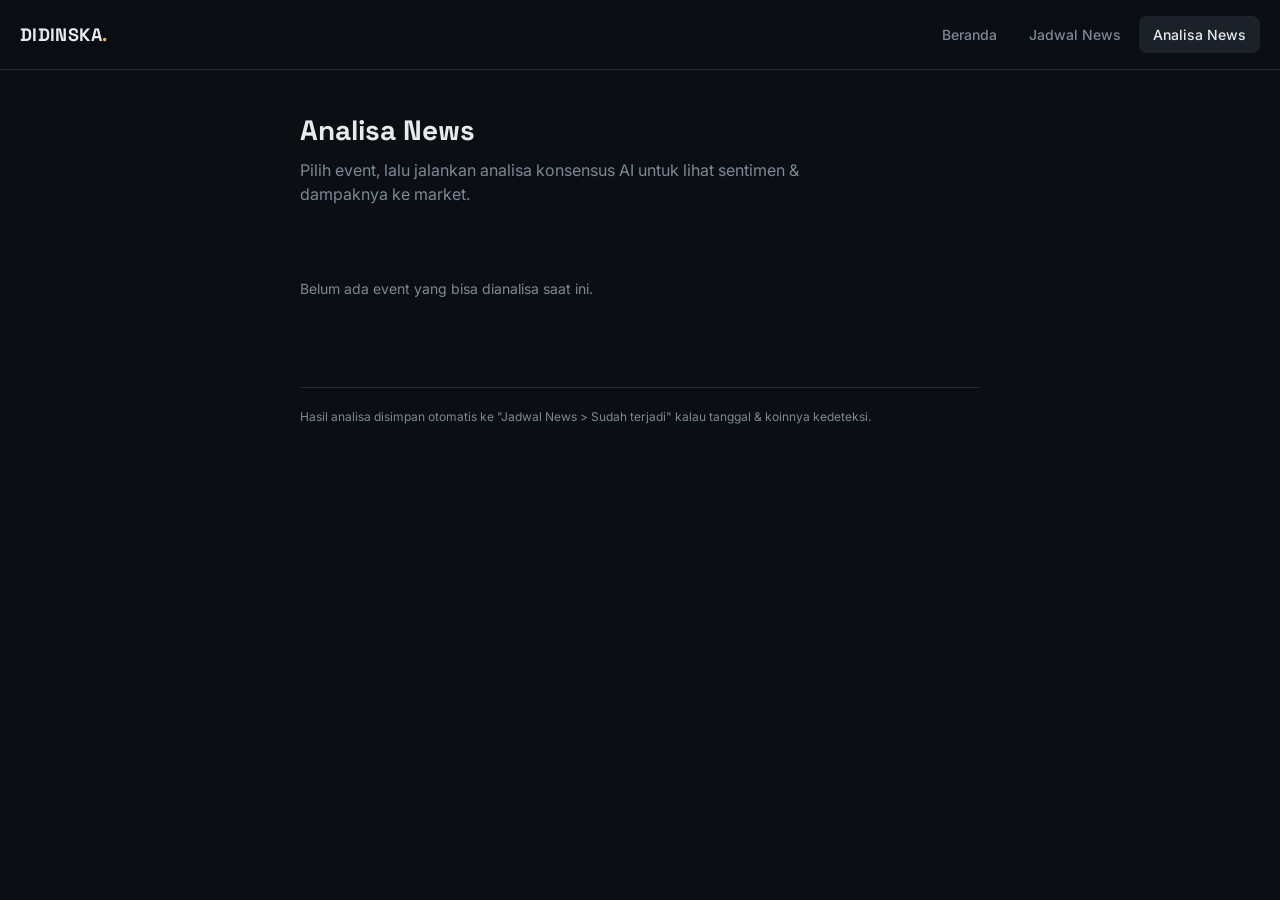
==== analisa.html @ 0209521c "Update analisa.html" ====
<!DOCTYPE html>
<html lang="id">
<head>
<meta charset="UTF-8">
<meta name="viewport" content="width=device-width, initial-scale=1.0">
<title>Analisa News — Didinska</title>
<link rel="stylesheet" href="assets/style.css">
</head>
<body>

<nav class="nav">
  <div class="nav-brand">DIDINSKA<span class="dot">.</span></div>
  <div class="nav-links">
    <a href="index.html">Beranda</a>
    <a href="jadwal.html">Jadwal News</a>
    <a href="analisa.html" class="active">Analisa News</a>
  </div>
</nav>

<div class="wrap">
  <section class="hero" style="padding-top:20px;">
    <h1 style="font-size:28px;">Analisa News</h1>
    <p>Pilih event, lalu jalankan analisa konsensus AI untuk lihat sentimen & dampaknya ke market.</p>
  </section>

  <div id="list-events" class="loading">Memuat jadwal…</div>
  <div id="result-area"></div>

  <footer>
    Hasil analisa disimpan otomatis ke "Jadwal News &gt; Sudah terjadi" kalau tanggal &amp; koinnya kedeteksi.
  </footer>
</div>

<script src="data/jadwal.js"></script>
<script src="assets/app.js"></script>
<script>
let scheduleCache = [];

async function loadEvents() {
  const el = document.getElementById("list-events");
  try {
    const manual = getManualEconomicEvents();
    let cryptoList = [];
    try {
      const { list } = await apiGet("/api/jadwal");
      cryptoList = list;
    } catch (e) {
      console.error("Gagal ambil jadwal crypto:", e.message);
    }
    // Simpan idx asli di list crypto backend (SEBELUM digabung & diurutkan
    // ulang bareng event manual) — dipakai runAnalysis() supaya body.idx
    // yang dikirim ke /api/analisa tetap cocok posisinya di
    // buildScheduleList() sisi server.
    const cryptoTagged = cryptoList.map((it, cryptoIdx) => ({ ...it, _cryptoIdx: cryptoIdx }));
    const combined = [...manual, ...cryptoTagged].sort((a, b) => (a._sort || 0) - (b._sort || 0));

    scheduleCache = combined;
    if (!combined.length) { el.innerHTML = '<div class="empty">Belum ada event yang bisa dianalisa saat ini.</div>'; return; }

    el.innerHTML = combined.map((it, idx) => {
      const buttons = `
        <div style="margin-top:10px; display:flex; gap:8px;">
          <button class="btn" onclick="runAnalysis(${idx}, 5)">Analisa (5 AI)</button>
          <button class="btn ghost" onclick="runAnalysis(${idx}, 10)">Analisa (10 AI)</button>
        </div>`;
      return eventCardHtml(it, { cardId: `ev-card-${idx}`, footerHtml: buttons });
    }).join("");
  } catch (e) {
    el.innerHTML = `<div class="empty">Gagal memuat jadwal: ${escapeHtml(e.message)}</div>`;
  }
}

async function runAnalysis(idx, nAi) {
  const card = document.getElementById(`ev-card-${idx}`);
  const buttons = card.querySelectorAll("button");
  buttons.forEach((b) => (b.disabled = true));
  const resultArea = document.getElementById("result-area");
  resultArea.innerHTML = `<div class="loading">⏳ Menjalankan ${nAi} AI... (~10-20 detik)</div>`;

  const it = scheduleCache[idx];
  // Event crypto (dari backend) tetap lewat idx seperti sebelumnya.
  // Event manual (dari data/jadwal.js) TIDAK dikenal server, jadi
  // dikirim sebagai event custom — analysis.js sudah mendukung jalur
  // ini sejak awal, tidak perlu perubahan backend sama sekali.
  const body = it.category === "crypto"
    ? { source: "schedule", idx: it._cryptoIdx, n_ai: nAi }
    : { event: it.event, date: it.date, date_iso_full: it.date_iso_full, category: it.category, n_ai: nAi };

  try {
    const { result } = await apiPost("/api/analisa", body);
    resultArea.innerHTML = `
      <div class="section-label">Hasil analisa</div>
      <div class="card">
        <div class="card-title">${escapeHtml(result.event)}</div>
        <div class="card-date">${result.date}</div>
        ${sentimentBadge(result.sentiment)}
        ${impactStrip(result.impact, result.coin)}
        <pre style="white-space:pre-wrap; font-family:var(--font-body); font-size:14px; margin-top:14px; color:var(--text);">${escapeHtml(result.final)}</pre>
      </div>`;
  } catch (e) {
    resultArea.innerHTML = `<div class="empty">Gagal menjalankan analisa: ${escapeHtml(e.message)}</div>`;
  } finally {
    buttons.forEach((b) => (b.disabled = false));
  }
}

loadEvents();
</script>
</body>
</html>
---- assets/style.css ----
@import url('https://fonts.googleapis.com/css2?family=Space+Grotesk:wght@500;700&family=Inter:wght@400;500;600&family=JetBrains+Mono:wght@400;600&display=swap');

:root{
  --bg:#0B0F14;
  --surface:#131920;
  --surface-2:#1A2129;
  --border:#232C36;
  --text:#E8EAED;
  --text-muted:#7C8894;
  --bull:#3ECF8E;
  --bear:#E85D5D;
  --neutral:#9AA5B1;
  --brand:#F2B84B;
  --font-display:'Space Grotesk', sans-serif;
  --font-body:'Inter', sans-serif;
  --font-mono:'JetBrains Mono', monospace;
}

*{box-sizing:border-box;}
html{scroll-behavior:smooth;}
body{
  margin:0;
  background:var(--bg);
  color:var(--text);
  font-family:var(--font-body);
  line-height:1.5;
}

a{color:inherit;text-decoration:none;}

/* ---- Nav ---- */
.nav{
  position:sticky; top:0; z-index:10;
  display:flex; align-items:center; justify-content:space-between;
  padding:16px 20px;
  background:rgba(11,15,20,0.9);
  backdrop-filter:blur(8px);
  border-bottom:1px solid var(--border);
}
.nav-brand{
  font-family:var(--font-display); font-weight:700; font-size:18px;
  letter-spacing:0.02em;
}
.nav-brand .dot{color:var(--brand);}
.nav-links{display:flex; gap:4px;}
.nav-links a{
  padding:8px 14px; border-radius:8px; font-size:14px; font-weight:500;
  color:var(--text-muted);
}
.nav-links a.active, .nav-links a:hover{color:var(--text); background:var(--surface-2);}

/* ---- Layout ---- */
.wrap{max-width:720px; margin:0 auto; padding:24px 20px 80px;}

/* ---- Hero ---- */
.hero{padding:36px 0 20px;}
.hero h1{
  font-family:var(--font-display); font-weight:700;
  font-size:clamp(28px, 6vw, 40px); line-height:1.15; margin:0 0 12px;
}
.hero .accent{color:var(--brand);}
.hero p{color:var(--text-muted); font-size:16px; max-width:52ch; margin:0 0 4px;}
.disclaimer{
  margin-top:20px; padding:12px 14px; border-radius:10px;
  background:var(--surface); border:1px solid var(--border);
  font-size:13px; color:var(--text-muted);
}

/* ---- Tabs ---- */
.tabs{display:flex; gap:8px; margin:24px 0 20px; border-bottom:1px solid var(--border);}
.tab{
  padding:10px 4px; margin-right:20px; font-size:14px; font-weight:600;
  color:var(--text-muted); border-bottom:2px solid transparent; cursor:pointer;
  background:none; border-left:none; border-right:none; border-top:none; font-family:var(--font-body);
}
.tab.active{color:var(--text); border-bottom-color:var(--brand);}

/* ---- Cards ---- */
.card{
  background:var(--surface); border:1px solid var(--border); border-radius:12px;
  padding:16px 18px; margin-bottom:12px;
}
.card-row{display:flex; align-items:flex-start; justify-content:space-between; gap:12px;}
.card-date{
  font-family:var(--font-mono); font-size:12px; color:var(--text-muted);
  white-space:nowrap; padding-top:2px;
}
.card-title{font-weight:600; font-size:15px; margin:2px 0 6px;}
.card-tag{
  display:inline-block; font-size:11px; padding:2px 8px; border-radius:6px;
  background:var(--surface-2); color:var(--text-muted); margin-right:6px;
}

/* Sentiment badge */
.badge{
  display:inline-flex; align-items:center; gap:5px;
  font-family:var(--font-mono); font-size:12px; font-weight:600;
  padding:3px 9px; border-radius:20px;
}
.badge.bull{background:rgba(62,207,142,0.12); color:var(--bull);}
.badge.bear{background:rgba(232,93,93,0.12); color:var(--bear);}
.badge.neutral{background:rgba(154,165,177,0.12); color:var(--neutral);}
.badge.impact-high{background:rgba(232,93,93,0.12); color:var(--bear);}
.badge.impact-medium{background:rgba(242,149,75,0.14); color:#F2954B;}
.badge.impact-low{background:rgba(154,165,177,0.12); color:var(--neutral);}

/* Sprint 12: metadata event manual (forecast/previous/affected/notes) */
.event-meta{display:flex; flex-wrap:wrap; align-items:center; gap:6px; margin-top:12px;}
.meta-chip{font-family:var(--font-mono); font-size:11px; color:var(--text-muted); background:var(--surface-2); padding:3px 8px; border-radius:6px;}
.event-desc{font-size:13px; color:var(--text-muted); margin-top:8px;}
.event-affected{display:flex; flex-wrap:wrap; gap:6px; margin-top:8px;}
.event-affected .chip{font-family:var(--font-mono); font-size:11px; color:var(--text); background:var(--surface-2); border:1px solid var(--border); padding:2px 8px; border-radius:20px;}
.event-notes{font-size:12px; color:var(--text-muted); margin-top:8px; font-style:italic;}

/* Signature impact strip: price before -> after */
.impact{
  display:flex; align-items:center; gap:10px; margin-top:12px;
  font-family:var(--font-mono); font-size:14px;
}
.impact .price{color:var(--text);}
.impact .arrow{font-size:16px;}
.impact .arrow.up{color:var(--bull);}
.impact .arrow.down{color:var(--bear);}
.impact .pct{font-weight:600;}
.impact .pct.up{color:var(--bull);}
.impact .pct.down{color:var(--bear);}
.impact-note{font-size:12px; color:var(--text-muted); font-family:var(--font-body); margin-top:4px;}

/* Buttons */
.btn{
  display:inline-block; padding:9px 16px; border-radius:9px;
  background:var(--brand); color:#0B0F14; font-weight:600; font-size:13px;
  border:none; cursor:pointer; font-family:var(--font-body);
}
.btn:disabled{opacity:0.5; cursor:default;}
.btn.ghost{background:none; border:1px solid var(--border); color:var(--text);}

/* Misc */
.empty, .loading{color:var(--text-muted); font-size:14px; padding:24px 0;}
.section-label{
  font-family:var(--font-mono); font-size:11px; letter-spacing:0.08em;
  text-transform:uppercase; color:var(--text-muted); margin:28px 0 10px;
}
footer{
  border-top:1px solid var(--border); margin-top:40px; padding-top:20px;
  color:var(--text-muted); font-size:12px;
}

@media (max-width:520px){
  .nav-links a{padding:8px 10px; font-size:13px;}
}
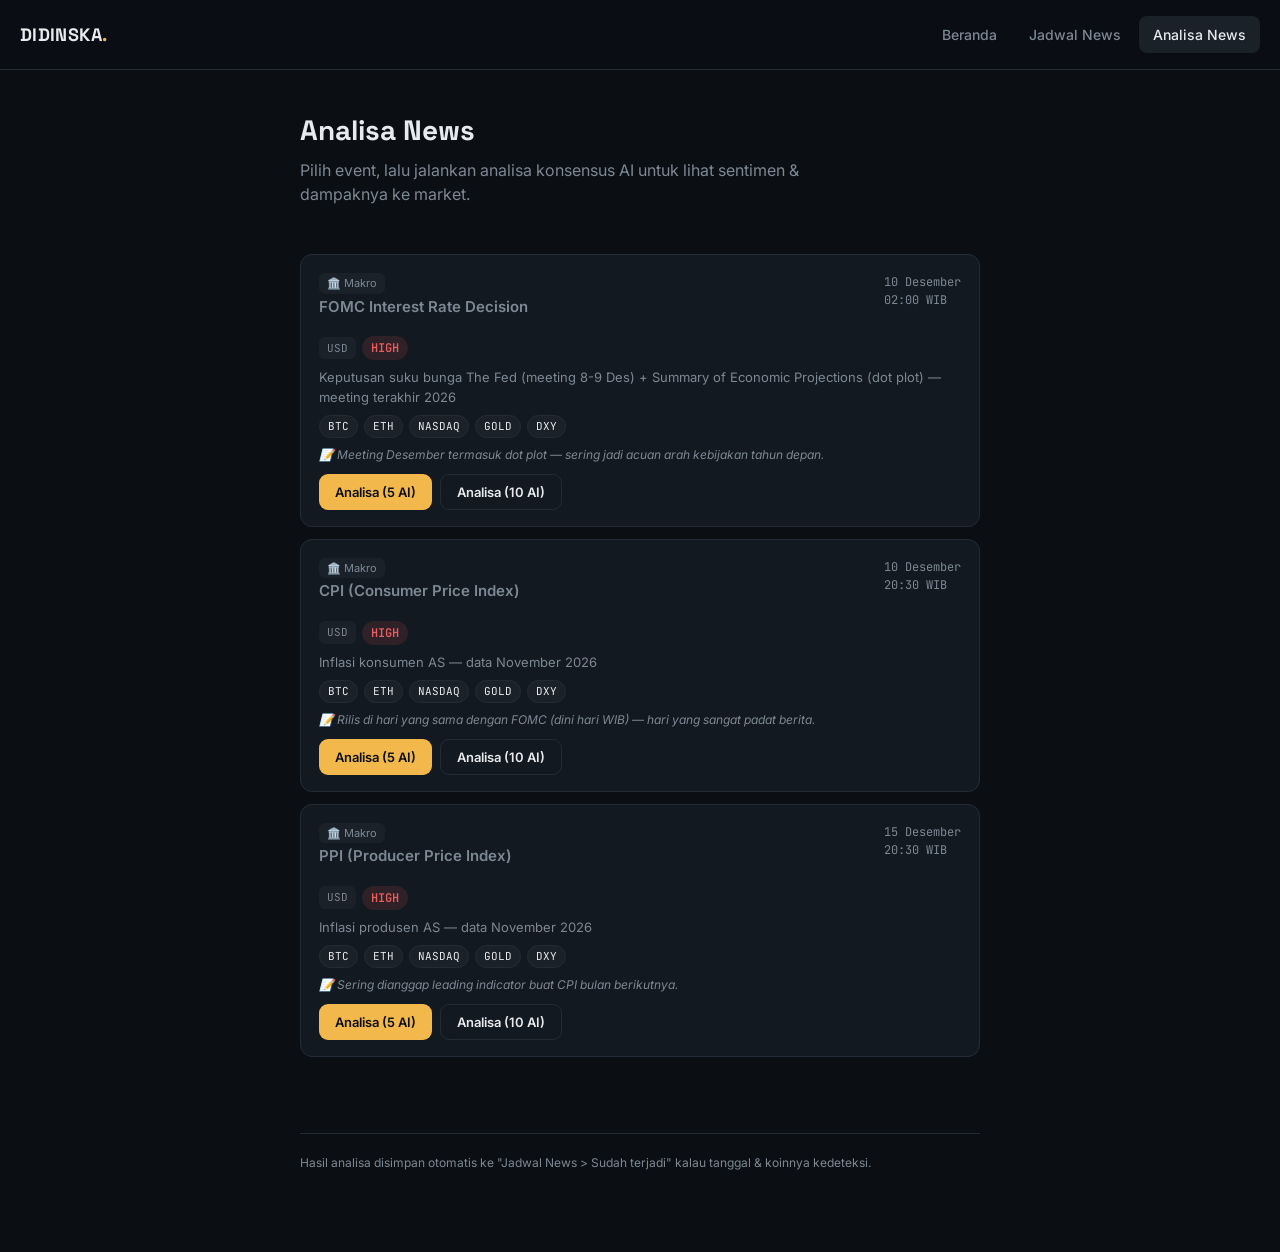
==== commit 9cad7e9c: "Update navigation brand to include a link" ====
--- a/analisa.html
+++ b/analisa.html
@@ -9,7 +9,9 @@
 <body>
 
 <nav class="nav">
-  <div class="nav-brand">DIDINSKA<span class="dot">.</span></div>
+  <div class="nav-brand">
+    <a href="index.html">DIDINSKA<span class="dot">.</span></a>
+  </div>
   <div class="nav-links">
     <a href="index.html">Beranda</a>
     <a href="jadwal.html">Jadwal News</a>
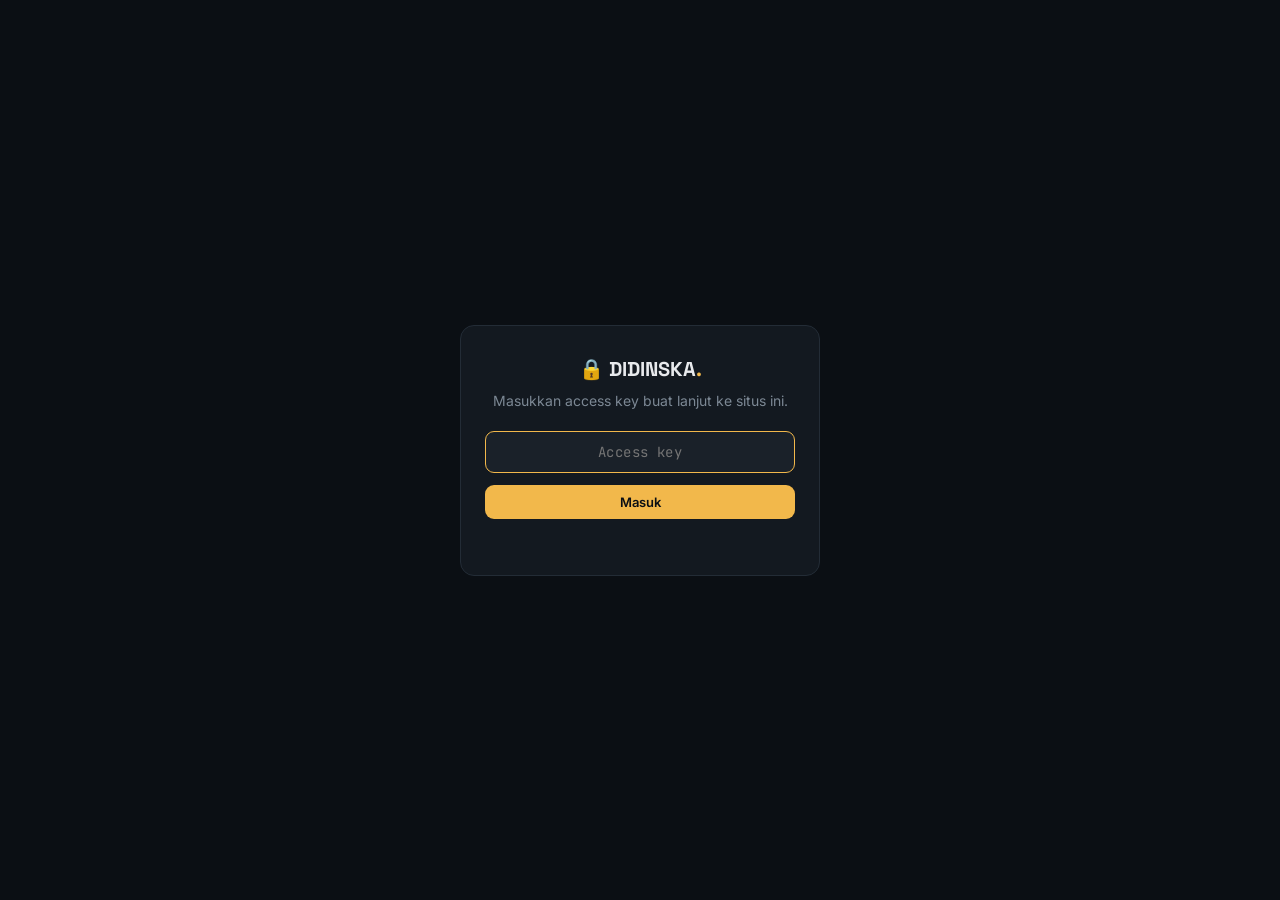
==== commit 9c35403d: "Update analisa.html" ====
--- a/analisa.html
+++ b/analisa.html
@@ -8,10 +8,20 @@
 </head>
 <body>
 
+<div id="access-gate" class="access-gate">
+  <div class="access-gate-box">
+    <div class="access-gate-title">🔒 DIDINSKA<span class="dot">.</span></div>
+    <p>Masukkan access key buat lanjut ke situs ini.</p>
+    <input type="password" id="access-gate-input" class="access-gate-input" placeholder="Access key" autocomplete="off">
+    <button id="access-gate-submit" class="btn">Masuk</button>
+    <div id="access-gate-error" class="access-gate-error"></div>
+  </div>
+</div>
+
+<div id="app-content" style="display:none;">
+
 <nav class="nav">
-  <div class="nav-brand">
-    <a href="index.html">DIDINSKA<span class="dot">.</span></a>
-  </div>
+  <div class="nav-brand">DIDINSKA<span class="dot">.</span></div>
   <div class="nav-links">
     <a href="index.html">Beranda</a>
     <a href="jadwal.html">Jadwal News</a>
@@ -29,12 +39,15 @@
   <div id="result-area"></div>
 
   <footer>
-    Hasil analisa disimpan otomatis ke "Jadwal News &gt; Sudah terjadi" kalau tanggal &amp; koinnya kedeteksi.
+    Hasil analisa dijalankan lewat konsensus beberapa AI (Groq), gabungan berita fresh & yang sudah dikumpulkan background.
   </footer>
+</div>
+
 </div>
 
 <script src="data/jadwal.js"></script>
 <script src="assets/app.js"></script>
+<script src="assets/auth.js"></script>
 <script>
 let scheduleCache = [];
 
@@ -106,7 +119,10 @@
   }
 }
 
-loadEvents();
+(async () => {
+  const authorized = await initAccessGate();
+  if (authorized) loadEvents();
+})();
 </script>
 </body>
 </html>
--- a/assets/style.css
+++ b/assets/style.css
@@ -149,3 +149,32 @@
 @media (max-width:520px){
   .nav-links a{padding:8px 10px; font-size:13px;}
 }
+
+/* ---- Access Gate ---- */
+.access-gate{
+  position:fixed; inset:0; z-index:100;
+  display:flex; align-items:center; justify-content:center;
+  padding:20px;
+  background:var(--bg);
+}
+.access-gate-box{
+  width:100%; max-width:360px;
+  background:var(--surface); border:1px solid var(--border); border-radius:14px;
+  padding:28px 24px; text-align:center;
+}
+.access-gate-title{
+  font-family:var(--font-display); font-weight:700; font-size:20px; margin-bottom:6px;
+}
+.access-gate-title .dot{color:var(--brand);}
+.access-gate-box p{color:var(--text-muted); font-size:14px; margin:0 0 20px;}
+.access-gate-input{
+  width:100%; padding:11px 14px; border-radius:9px; margin-bottom:12px;
+  background:var(--surface-2); border:1px solid var(--border); color:var(--text);
+  font-family:var(--font-mono); font-size:14px; letter-spacing:0.03em;
+  text-align:center; box-sizing:border-box;
+}
+.access-gate-input:focus{outline:none; border-color:var(--brand);}
+.access-gate-box .btn{width:100%;}
+.access-gate-error{
+  color:var(--bear); font-size:13px; margin-top:12px; min-height:16px;
+}
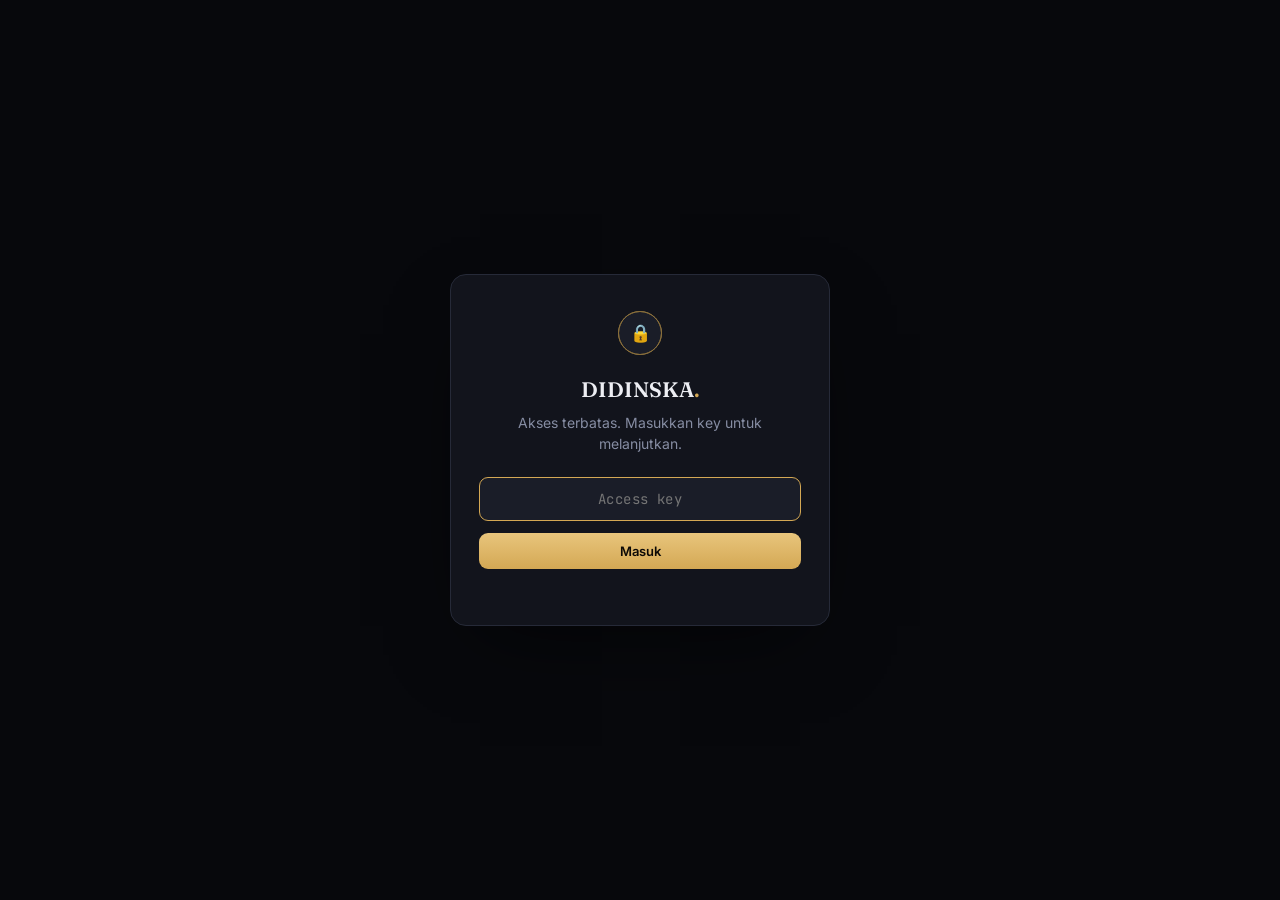
==== commit 005030de: "Update analisa.html" ====
--- a/analisa.html
+++ b/analisa.html
@@ -10,8 +10,9 @@
 
 <div id="access-gate" class="access-gate">
   <div class="access-gate-box">
-    <div class="access-gate-title">🔒 DIDINSKA<span class="dot">.</span></div>
-    <p>Masukkan access key buat lanjut ke situs ini.</p>
+    <div class="access-gate-lock">🔒</div>
+    <div class="access-gate-title">DIDINSKA<span class="dot">.</span></div>
+    <p>Akses terbatas. Masukkan key untuk melanjutkan.</p>
     <input type="password" id="access-gate-input" class="access-gate-input" placeholder="Access key" autocomplete="off">
     <button id="access-gate-submit" class="btn">Masuk</button>
     <div id="access-gate-error" class="access-gate-error"></div>
@@ -30,8 +31,9 @@
 </nav>
 
 <div class="wrap">
-  <section class="hero" style="padding-top:20px;">
-    <h1 style="font-size:28px;">Analisa News</h1>
+  <section class="hero" style="padding-top:24px;">
+    <div class="eyebrow"><span class="pulse-dot"></span> Konsensus AI</div>
+    <h1 style="font-size:32px;">Analisa <span class="accent">News</span></h1>
     <p>Pilih event, lalu jalankan analisa konsensus AI untuk lihat sentimen & dampaknya ke market.</p>
   </section>
 
@@ -39,7 +41,7 @@
   <div id="result-area"></div>
 
   <footer>
-    Hasil analisa dijalankan lewat konsensus beberapa AI (Groq), gabungan berita fresh & yang sudah dikumpulkan background.
+    Hasil analisa dari konsensus beberapa AI berdasarkan berita terkini — bukan saran finansial.
   </footer>
 </div>
 
@@ -62,10 +64,6 @@
     } catch (e) {
       console.error("Gagal ambil jadwal crypto:", e.message);
     }
-    // Simpan idx asli di list crypto backend (SEBELUM digabung & diurutkan
-    // ulang bareng event manual) — dipakai runAnalysis() supaya body.idx
-    // yang dikirim ke /api/analisa tetap cocok posisinya di
-    // buildScheduleList() sisi server.
     const cryptoTagged = cryptoList.map((it, cryptoIdx) => ({ ...it, _cryptoIdx: cryptoIdx }));
     const combined = [...manual, ...cryptoTagged].sort((a, b) => (a._sort || 0) - (b._sort || 0));
 
@@ -74,11 +72,11 @@
 
     el.innerHTML = combined.map((it, idx) => {
       const buttons = `
-        <div style="margin-top:10px; display:flex; gap:8px;">
+        <div style="margin-top:12px; display:flex; gap:8px;">
           <button class="btn" onclick="runAnalysis(${idx}, 5)">Analisa (5 AI)</button>
           <button class="btn ghost" onclick="runAnalysis(${idx}, 10)">Analisa (10 AI)</button>
         </div>`;
-      return eventCardHtml(it, { cardId: `ev-card-${idx}`, footerHtml: buttons });
+      return eventCardHtml(it, { cardId: `ev-card-${idx}`, footerHtml: buttons, idx });
     }).join("");
   } catch (e) {
     el.innerHTML = `<div class="empty">Gagal memuat jadwal: ${escapeHtml(e.message)}</div>`;
@@ -90,13 +88,9 @@
   const buttons = card.querySelectorAll("button");
   buttons.forEach((b) => (b.disabled = true));
   const resultArea = document.getElementById("result-area");
-  resultArea.innerHTML = `<div class="loading">⏳ Menjalankan ${nAi} AI... (~10-20 detik)</div>`;
+  resultArea.innerHTML = `<div class="loading"><span class="pulse-dot"></span> Menjalankan ${nAi} AI... (~10-20 detik)</div>`;
 
   const it = scheduleCache[idx];
-  // Event crypto (dari backend) tetap lewat idx seperti sebelumnya.
-  // Event manual (dari data/jadwal.js) TIDAK dikenal server, jadi
-  // dikirim sebagai event custom — analysis.js sudah mendukung jalur
-  // ini sejak awal, tidak perlu perubahan backend sama sekali.
   const body = it.category === "crypto"
     ? { source: "schedule", idx: it._cryptoIdx, n_ai: nAi }
     : { event: it.event, date: it.date, date_iso_full: it.date_iso_full, category: it.category, n_ai: nAi };
@@ -107,7 +101,7 @@
       <div class="section-label">Hasil analisa</div>
       <div class="card">
         <div class="card-title">${escapeHtml(result.event)}</div>
-        <div class="card-date">${result.date}</div>
+        <div class="card-date" style="text-align:left; margin-bottom:8px;">${result.date}</div>
         ${sentimentBadge(result.sentiment)}
         ${impactStrip(result.impact, result.coin)}
         <pre style="white-space:pre-wrap; font-family:var(--font-body); font-size:14px; margin-top:14px; color:var(--text);">${escapeHtml(result.final)}</pre>
--- a/assets/style.css
+++ b/assets/style.css
@@ -1,19 +1,30 @@
-@import url('https://fonts.googleapis.com/css2?family=Space+Grotesk:wght@500;700&family=Inter:wght@400;500;600&family=JetBrains+Mono:wght@400;600&display=swap');
+@import url('https://fonts.googleapis.com/css2?family=Fraunces:ital,wght@0,400;0,500;0,600;0,700;1,500&family=Inter:wght@400;500;600;700&family=JetBrains+Mono:wght@400;500;600&display=swap');
 
 :root{
-  --bg:#0B0F14;
-  --surface:#131920;
-  --surface-2:#1A2129;
-  --border:#232C36;
-  --text:#E8EAED;
-  --text-muted:#7C8894;
+  --bg:#07080C;
+  --surface:#12141C;
+  --surface-2:#1A1D28;
+  --surface-3:#21242F;
+  --border:#262A38;
+  --border-soft:#1D202B;
+  --text:#EDEEF3;
+  --text-muted:#868DA3;
+  --text-dim:#565C6E;
+
+  --gold:#D4A854;
+  --gold-bright:#E8C57C;
+  --gold-dim:#8A6F3A;
+  --gold-glow:rgba(212,168,84,0.16);
+
   --bull:#3ECF8E;
-  --bear:#E85D5D;
+  --bear:#E8615D;
   --neutral:#9AA5B1;
-  --brand:#F2B84B;
-  --font-display:'Space Grotesk', sans-serif;
+
+  --font-display:'Fraunces', Georgia, serif;
   --font-body:'Inter', sans-serif;
   --font-mono:'JetBrains Mono', monospace;
+
+  --ease: cubic-bezier(0.16, 1, 0.3, 1);
 }
 
 *{box-sizing:border-box;}
@@ -23,98 +34,162 @@
   background:var(--bg);
   color:var(--text);
   font-family:var(--font-body);
-  line-height:1.5;
+  line-height:1.55;
+  position:relative;
+  min-height:100vh;
 }
 
 a{color:inherit;text-decoration:none;}
+
+/* ---- Ambient background: lampu kota jauh, bergerak sangat pelan ---- */
+body::before{
+  content:"";
+  position:fixed; inset:0; z-index:-1;
+  background:
+    radial-gradient(ellipse 600px 400px at 15% 8%, var(--gold-glow), transparent 60%),
+    radial-gradient(ellipse 500px 500px at 88% 22%, rgba(62,207,142,0.05), transparent 55%),
+    radial-gradient(ellipse 700px 500px at 50% 95%, rgba(212,168,84,0.06), transparent 60%);
+  animation: driftGlow 22s ease-in-out infinite alternate;
+}
+@keyframes driftGlow{
+  0%{ opacity:0.7; transform:translateY(0) scale(1); }
+  100%{ opacity:1; transform:translateY(-18px) scale(1.04); }
+}
+
+/* ---- Signal Pulse (signature motif) ---- */
+.pulse-dot{
+  position:relative;
+  display:inline-block;
+  width:7px; height:7px; border-radius:50%;
+  background:var(--gold);
+  flex-shrink:0;
+}
+.pulse-dot::before, .pulse-dot::after{
+  content:"";
+  position:absolute; inset:0;
+  border-radius:50%;
+  border:1px solid var(--gold);
+  animation: signalPulse 2.4s var(--ease) infinite;
+}
+.pulse-dot::after{ animation-delay:1.2s; }
+@keyframes signalPulse{
+  0%{ transform:scale(1); opacity:0.9; }
+  100%{ transform:scale(4.5); opacity:0; }
+}
 
 /* ---- Nav ---- */
 .nav{
   position:sticky; top:0; z-index:10;
   display:flex; align-items:center; justify-content:space-between;
-  padding:16px 20px;
-  background:rgba(11,15,20,0.9);
-  backdrop-filter:blur(8px);
-  border-bottom:1px solid var(--border);
+  padding:18px 22px;
+  background:rgba(7,8,12,0.82);
+  backdrop-filter:blur(10px);
+  border-bottom:1px solid var(--border-soft);
 }
 .nav-brand{
-  font-family:var(--font-display); font-weight:700; font-size:18px;
-  letter-spacing:0.02em;
-}
-.nav-brand .dot{color:var(--brand);}
-.nav-links{display:flex; gap:4px;}
+  font-family:var(--font-display); font-weight:600; font-size:19px;
+  letter-spacing:0.01em;
+}
+.nav-brand .dot{color:var(--gold);}
+.nav-links{display:flex; gap:2px;}
 .nav-links a{
-  padding:8px 14px; border-radius:8px; font-size:14px; font-weight:500;
+  position:relative;
+  padding:8px 14px; font-size:14px; font-weight:500;
   color:var(--text-muted);
-}
-.nav-links a.active, .nav-links a:hover{color:var(--text); background:var(--surface-2);}
+  transition:color 0.25s var(--ease);
+}
+.nav-links a::after{
+  content:"";
+  position:absolute; left:14px; right:14px; bottom:2px;
+  height:1px; background:var(--gold);
+  transform:scaleX(0); transform-origin:left;
+  transition:transform 0.3s var(--ease);
+}
+.nav-links a.active, .nav-links a:hover{color:var(--text);}
+.nav-links a.active::after, .nav-links a:hover::after{transform:scaleX(1);}
 
 /* ---- Layout ---- */
 .wrap{max-width:720px; margin:0 auto; padding:24px 20px 80px;}
 
+/* ---- Entrance animation ---- */
+@keyframes riseIn{
+  from{ opacity:0; transform:translateY(14px); }
+  to{ opacity:1; transform:translateY(0); }
+}
+.hero, .card, .section-label{
+  animation: riseIn 0.6s var(--ease) both;
+}
+.card{ animation-delay: var(--stagger, 0ms); }
+
 /* ---- Hero ---- */
-.hero{padding:36px 0 20px;}
+.hero{padding:40px 0 22px;}
+.hero .eyebrow{
+  display:flex; align-items:center; gap:8px;
+  font-family:var(--font-mono); font-size:12px; letter-spacing:0.08em;
+  text-transform:uppercase; color:var(--gold-dim); margin-bottom:14px;
+}
 .hero h1{
-  font-family:var(--font-display); font-weight:700;
-  font-size:clamp(28px, 6vw, 40px); line-height:1.15; margin:0 0 12px;
-}
-.hero .accent{color:var(--brand);}
+  font-family:var(--font-display); font-weight:600; font-style:normal;
+  font-size:clamp(30px, 6vw, 44px); line-height:1.12; margin:0 0 14px;
+  letter-spacing:-0.01em;
+}
+.hero .accent{color:var(--gold); font-style:italic; font-weight:500;}
 .hero p{color:var(--text-muted); font-size:16px; max-width:52ch; margin:0 0 4px;}
 .disclaimer{
-  margin-top:20px; padding:12px 14px; border-radius:10px;
+  margin-top:22px; padding:13px 15px; border-radius:10px;
   background:var(--surface); border:1px solid var(--border);
   font-size:13px; color:var(--text-muted);
-}
-
-/* ---- Tabs ---- */
-.tabs{display:flex; gap:8px; margin:24px 0 20px; border-bottom:1px solid var(--border);}
-.tab{
-  padding:10px 4px; margin-right:20px; font-size:14px; font-weight:600;
-  color:var(--text-muted); border-bottom:2px solid transparent; cursor:pointer;
-  background:none; border-left:none; border-right:none; border-top:none; font-family:var(--font-body);
-}
-.tab.active{color:var(--text); border-bottom-color:var(--brand);}
+  animation: riseIn 0.6s var(--ease) 0.1s both;
+}
 
 /* ---- Cards ---- */
 .card{
-  background:var(--surface); border:1px solid var(--border); border-radius:12px;
-  padding:16px 18px; margin-bottom:12px;
+  background:var(--surface); border:1px solid var(--border); border-radius:13px;
+  padding:17px 19px; margin-bottom:12px;
+  transition: transform 0.3s var(--ease), border-color 0.3s var(--ease), box-shadow 0.3s var(--ease);
+}
+.card:hover{
+  transform:translateY(-2px);
+  border-color:var(--gold-dim);
+  box-shadow:0 12px 28px -14px rgba(0,0,0,0.6), 0 0 0 1px rgba(212,168,84,0.06);
 }
 .card-row{display:flex; align-items:flex-start; justify-content:space-between; gap:12px;}
 .card-date{
   font-family:var(--font-mono); font-size:12px; color:var(--text-muted);
-  white-space:nowrap; padding-top:2px;
-}
-.card-title{font-weight:600; font-size:15px; margin:2px 0 6px;}
+  white-space:nowrap; padding-top:2px; text-align:right;
+}
+.card-title{font-family:var(--font-display); font-weight:600; font-size:16px; margin:3px 0 6px;}
 .card-tag{
-  display:inline-block; font-size:11px; padding:2px 8px; border-radius:6px;
+  display:inline-block; font-size:11px; padding:3px 9px; border-radius:6px;
   background:var(--surface-2); color:var(--text-muted); margin-right:6px;
-}
-
-/* Sentiment badge */
+  font-family:var(--font-mono);
+}
+
+/* Sentiment / impact badges */
 .badge{
   display:inline-flex; align-items:center; gap:5px;
   font-family:var(--font-mono); font-size:12px; font-weight:600;
-  padding:3px 9px; border-radius:20px;
+  padding:4px 10px; border-radius:20px;
+  animation: riseIn 0.4s var(--ease) both;
 }
 .badge.bull{background:rgba(62,207,142,0.12); color:var(--bull);}
-.badge.bear{background:rgba(232,93,93,0.12); color:var(--bear);}
+.badge.bear{background:rgba(232,97,93,0.12); color:var(--bear);}
 .badge.neutral{background:rgba(154,165,177,0.12); color:var(--neutral);}
-.badge.impact-high{background:rgba(232,93,93,0.12); color:var(--bear);}
-.badge.impact-medium{background:rgba(242,149,75,0.14); color:#F2954B;}
+.badge.impact-high{background:rgba(232,97,93,0.12); color:var(--bear);}
+.badge.impact-medium{background:rgba(212,168,84,0.14); color:var(--gold-bright);}
 .badge.impact-low{background:rgba(154,165,177,0.12); color:var(--neutral);}
 
-/* Sprint 12: metadata event manual (forecast/previous/affected/notes) */
+/* Event metadata (Sprint 12) */
 .event-meta{display:flex; flex-wrap:wrap; align-items:center; gap:6px; margin-top:12px;}
 .meta-chip{font-family:var(--font-mono); font-size:11px; color:var(--text-muted); background:var(--surface-2); padding:3px 8px; border-radius:6px;}
-.event-desc{font-size:13px; color:var(--text-muted); margin-top:8px;}
-.event-affected{display:flex; flex-wrap:wrap; gap:6px; margin-top:8px;}
+.event-desc{font-size:13px; color:var(--text-muted); margin-top:9px;}
+.event-affected{display:flex; flex-wrap:wrap; gap:6px; margin-top:9px;}
 .event-affected .chip{font-family:var(--font-mono); font-size:11px; color:var(--text); background:var(--surface-2); border:1px solid var(--border); padding:2px 8px; border-radius:20px;}
-.event-notes{font-size:12px; color:var(--text-muted); margin-top:8px; font-style:italic;}
-
-/* Signature impact strip: price before -> after */
+.event-notes{font-size:12px; color:var(--text-muted); margin-top:9px; font-style:italic;}
+
+/* Signature: strip harga sebelum -> sesudah */
 .impact{
-  display:flex; align-items:center; gap:10px; margin-top:12px;
+  display:flex; align-items:center; gap:10px; margin-top:13px;
   font-family:var(--font-mono); font-size:14px;
 }
 .impact .price{color:var(--text);}
@@ -126,24 +201,34 @@
 .impact .pct.down{color:var(--bear);}
 .impact-note{font-size:12px; color:var(--text-muted); font-family:var(--font-body); margin-top:4px;}
 
-/* Buttons */
+/* ---- Buttons ---- */
 .btn{
-  display:inline-block; padding:9px 16px; border-radius:9px;
-  background:var(--brand); color:#0B0F14; font-weight:600; font-size:13px;
+  display:inline-block; padding:10px 18px; border-radius:9px;
+  background:linear-gradient(180deg, var(--gold-bright), var(--gold));
+  color:#0B0906; font-weight:600; font-size:13px;
   border:none; cursor:pointer; font-family:var(--font-body);
-}
-.btn:disabled{opacity:0.5; cursor:default;}
+  transition: transform 0.15s var(--ease), box-shadow 0.25s var(--ease);
+}
+.btn:hover{ box-shadow:0 6px 18px -6px var(--gold-glow); transform:translateY(-1px); }
+.btn:active{ transform:translateY(0) scale(0.98); }
+.btn:disabled{opacity:0.5; cursor:default; transform:none; box-shadow:none;}
 .btn.ghost{background:none; border:1px solid var(--border); color:var(--text);}
-
-/* Misc */
-.empty, .loading{color:var(--text-muted); font-size:14px; padding:24px 0;}
+.btn.ghost:hover{border-color:var(--gold-dim); box-shadow:none;}
+
+/* ---- Misc ---- */
+.empty{color:var(--text-muted); font-size:14px; padding:24px 0;}
+.loading{
+  color:var(--text-muted); font-size:14px; padding:24px 0;
+  display:flex; align-items:center; gap:10px;
+}
 .section-label{
-  font-family:var(--font-mono); font-size:11px; letter-spacing:0.08em;
-  text-transform:uppercase; color:var(--text-muted); margin:28px 0 10px;
+  font-family:var(--font-mono); font-size:11px; letter-spacing:0.1em;
+  text-transform:uppercase; color:var(--text-muted); margin:30px 0 12px;
+  display:flex; align-items:center; gap:8px;
 }
 footer{
-  border-top:1px solid var(--border); margin-top:40px; padding-top:20px;
-  color:var(--text-muted); font-size:12px;
+  border-top:1px solid var(--border-soft); margin-top:44px; padding-top:20px;
+  color:var(--text-dim); font-size:12px;
 }
 
 @media (max-width:520px){
@@ -158,23 +243,52 @@
   background:var(--bg);
 }
 .access-gate-box{
-  width:100%; max-width:360px;
-  background:var(--surface); border:1px solid var(--border); border-radius:14px;
-  padding:28px 24px; text-align:center;
-}
+  width:100%; max-width:380px;
+  background:var(--surface); border:1px solid var(--border); border-radius:16px;
+  padding:36px 28px 28px; text-align:center;
+  animation: riseIn 0.5s var(--ease) both;
+  box-shadow: 0 30px 80px -30px rgba(0,0,0,0.7);
+}
+.access-gate-lock{
+  width:44px; height:44px; margin:0 auto 18px;
+  border-radius:50%;
+  background:var(--surface-2); border:1px solid var(--border);
+  display:flex; align-items:center; justify-content:center;
+  font-size:17px;
+  position:relative;
+}
+.access-gate-lock::before, .access-gate-lock::after{
+  content:"";
+  position:absolute; inset:-1px;
+  border-radius:50%;
+  border:1px solid var(--gold-dim);
+  animation: signalPulse 2.8s var(--ease) infinite;
+}
+.access-gate-lock::after{ animation-delay:1.4s; }
 .access-gate-title{
-  font-family:var(--font-display); font-weight:700; font-size:20px; margin-bottom:6px;
-}
-.access-gate-title .dot{color:var(--brand);}
-.access-gate-box p{color:var(--text-muted); font-size:14px; margin:0 0 20px;}
+  font-family:var(--font-display); font-weight:600; font-size:21px; margin-bottom:6px;
+}
+.access-gate-title .dot{color:var(--gold);}
+.access-gate-box p{color:var(--text-muted); font-size:14px; margin:0 0 22px;}
 .access-gate-input{
-  width:100%; padding:11px 14px; border-radius:9px; margin-bottom:12px;
+  width:100%; padding:12px 14px; border-radius:9px; margin-bottom:12px;
   background:var(--surface-2); border:1px solid var(--border); color:var(--text);
   font-family:var(--font-mono); font-size:14px; letter-spacing:0.03em;
   text-align:center; box-sizing:border-box;
-}
-.access-gate-input:focus{outline:none; border-color:var(--brand);}
+  transition: border-color 0.25s var(--ease);
+}
+.access-gate-input:focus{outline:none; border-color:var(--gold);}
 .access-gate-box .btn{width:100%;}
 .access-gate-error{
   color:var(--bear); font-size:13px; margin-top:12px; min-height:16px;
 }
+
+/* ---- Reduced motion ---- */
+@media (prefers-reduced-motion: reduce){
+  *, *::before, *::after{
+    animation-duration:0.001ms !important;
+    animation-iteration-count:1 !important;
+    transition-duration:0.001ms !important;
+  }
+  body::before{animation:none;}
+}
